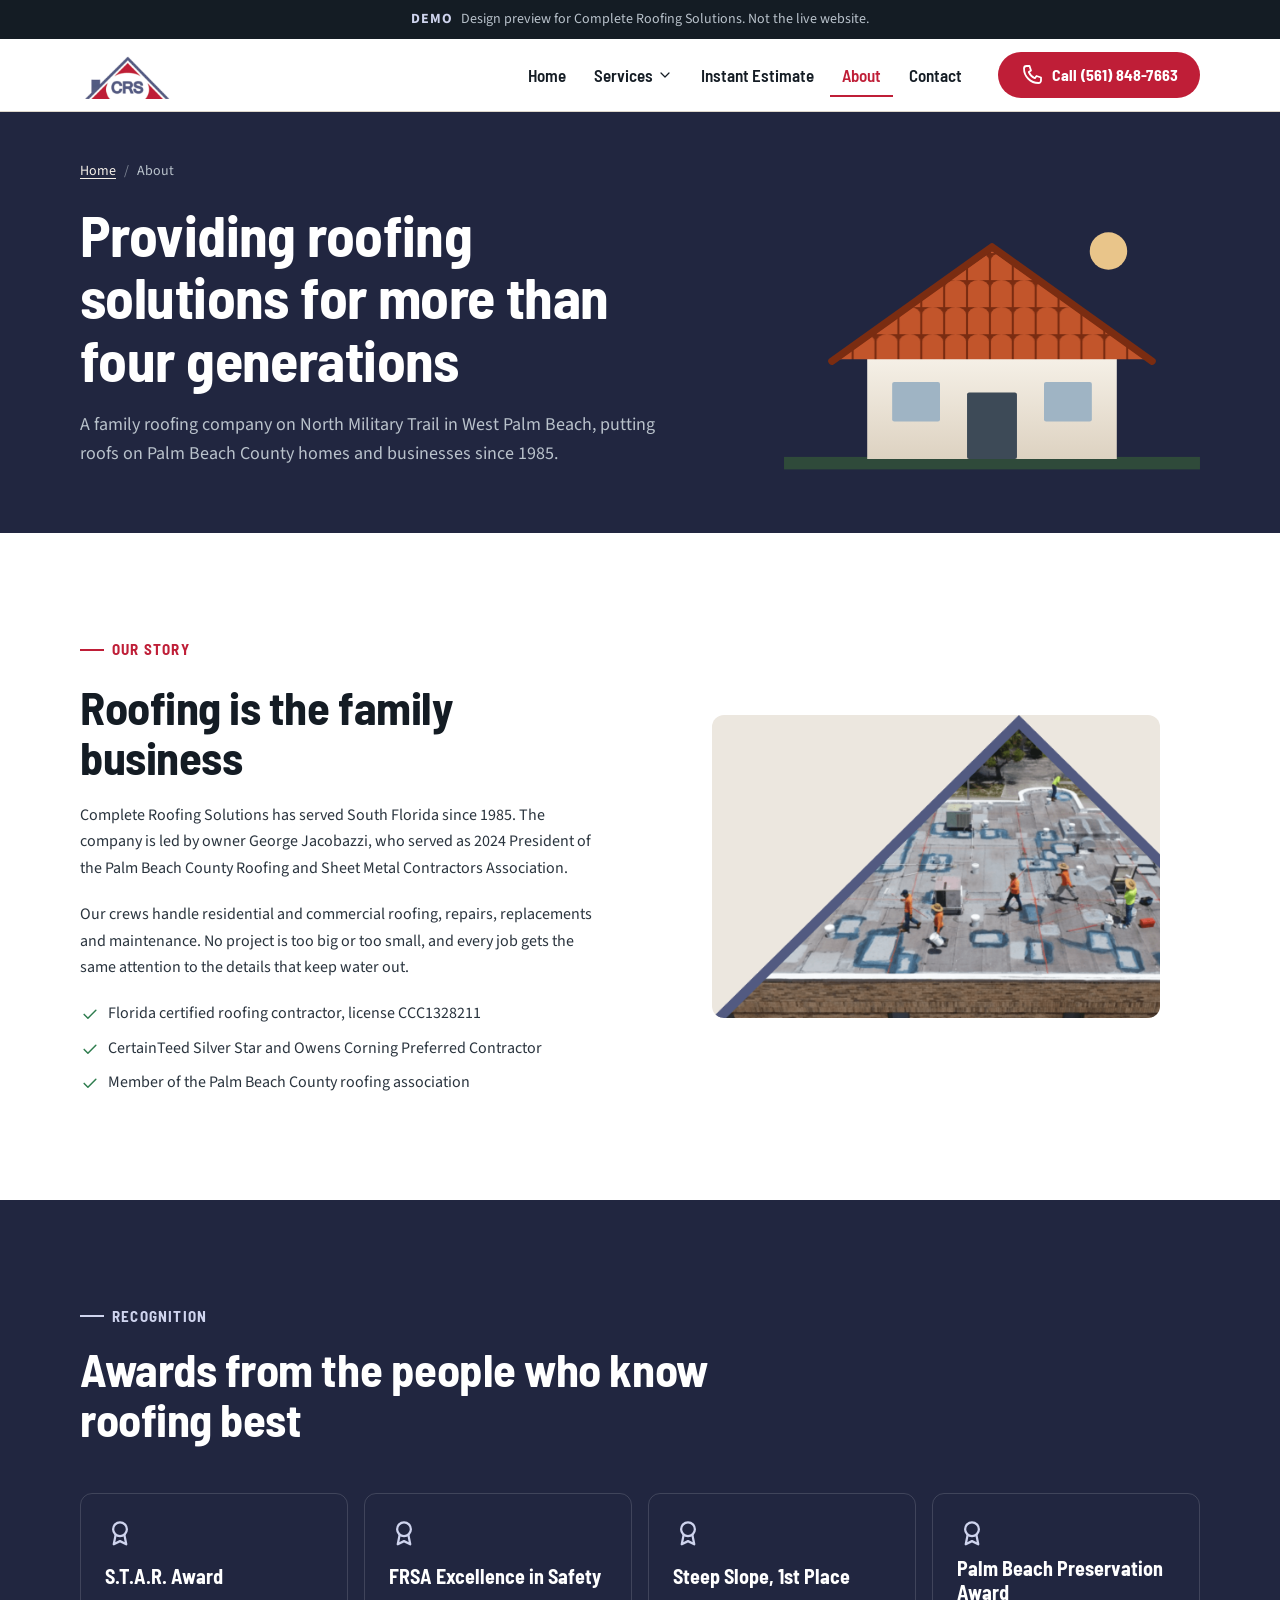
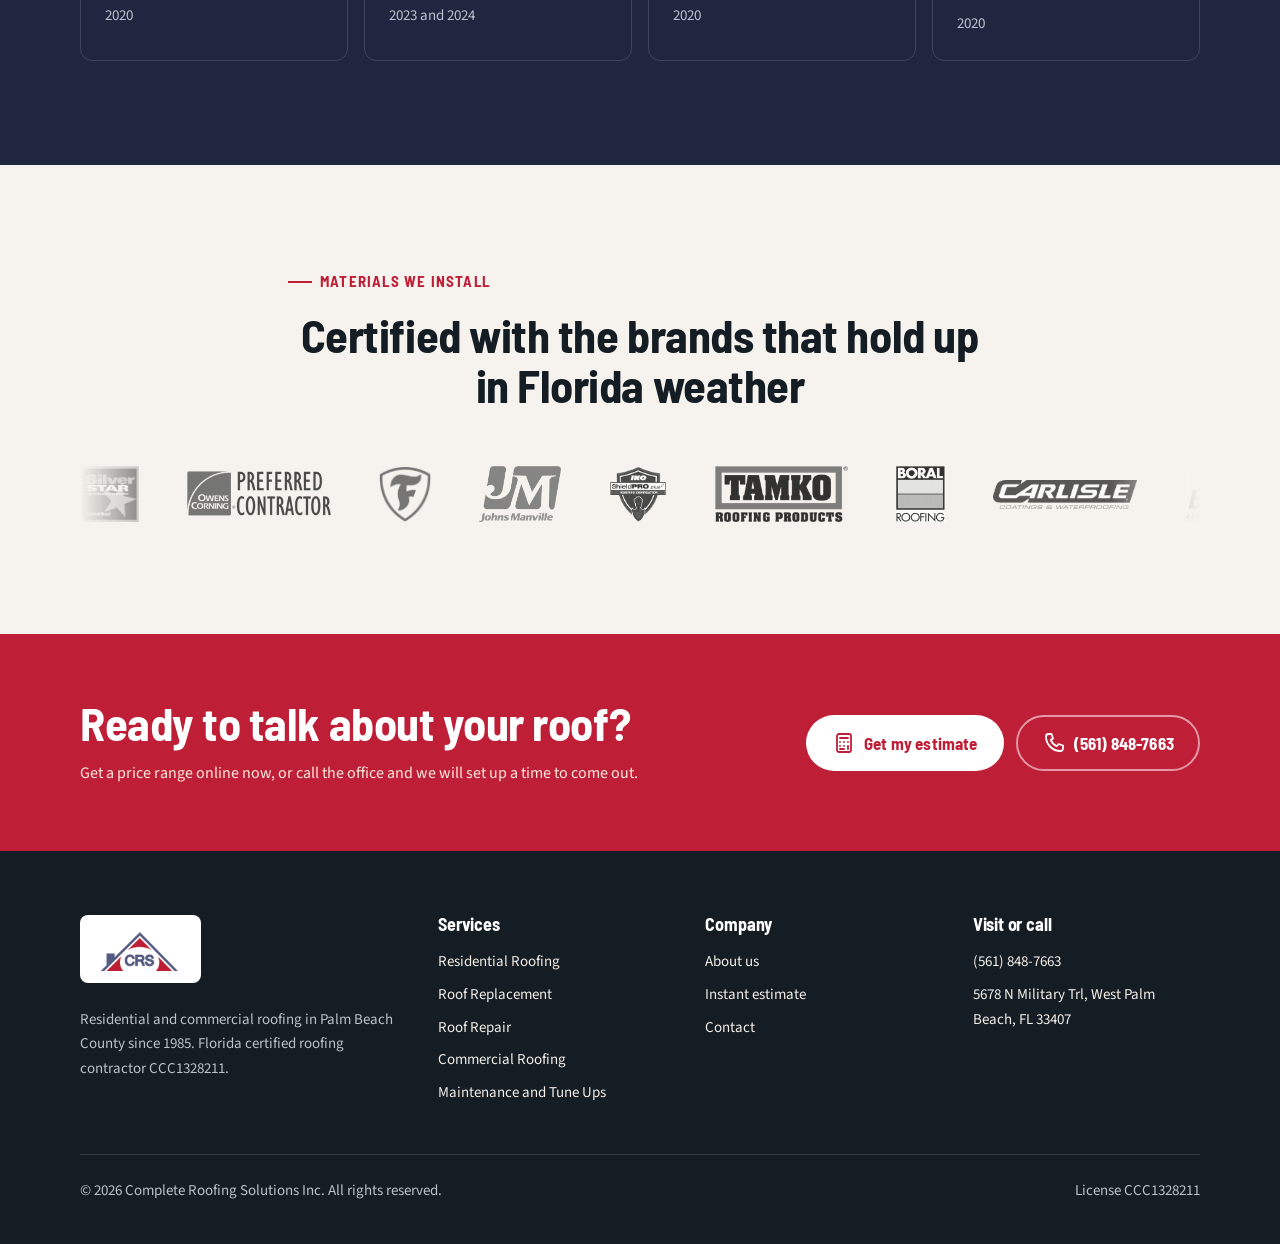
==== about.html @ c3e95e88 "Add Complete Roofing Solutions demo site with self-hosted assets Static demo site for Complete Roofi" ====
<!doctype html>
<html lang="en">
<head>
<meta charset="utf-8">
<meta name="viewport" content="width=device-width, initial-scale=1">
<title>About Us in West Palm Beach, FL | Complete Roofing Solutions</title>
<meta name="description" content="Meet Complete Roofing Solutions, a four generation family roofing company in West Palm Beach serving Palm Beach County since 1985. Led by George Jacobazzi.">
<meta name="robots" content="noindex,nofollow">
<meta name="theme-color" content="#1b2631">
<meta property="og:type" content="website">
<meta property="og:site_name" content="Complete Roofing Solutions">
<meta property="og:title" content="About Us in West Palm Beach, FL | Complete Roofing Solutions">
<meta property="og:description" content="Meet Complete Roofing Solutions, a four generation family roofing company in West Palm Beach serving Palm Beach County since 1985. Led by George Jacobazzi.">
<meta property="og:image" content="assets/img/logo.png">
<link rel="icon" href="assets/img/logo.png">
<link rel="preconnect" href="https://fonts.googleapis.com">
<link rel="preconnect" href="https://fonts.gstatic.com" crossorigin>
<link rel="stylesheet" href="https://fonts.googleapis.com/css2?family=Barlow+Semi+Condensed:wght@600;700&family=Source+Sans+3:wght@400;600;700&display=swap">
<link rel="stylesheet" href="assets/css/styles.css">

</head>
<body>
<a class="skip-link" href="#main">Skip to content</a>
<div class="demo-banner" role="note"><strong>DEMO</strong><span>Design preview for Complete Roofing Solutions. Not the live website.</span></div>
<header class="site-header"><div class="wrap">
  <a class="brand" href="index.html" aria-label="Complete Roofing Solutions home"><img src="assets/img/logo.png" width="180" height="48" alt="Complete Roofing Solutions logo"></a>
  <nav class="nav" aria-label="Main">
    <ul class="nav-links" id="main-menu"><li class="nav__item"><a href="index.html">Home</a></li><li class="nav__item nav__item--drop"><button class="nav__toggle" type="button" aria-expanded="false" aria-controls="services-menu">Services <svg class="ico" viewBox="0 0 24 24" aria-hidden="true" focusable="false"><path d="M6 9l6 6 6-6"/></svg></button><ul class="dropdown" id="services-menu"><li><a href="services/residential.html">Residential Roofing</a></li><li><a href="services/roof-replacement.html">Roof Replacement</a></li><li><a href="services/roof-repair.html">Roof Repair</a></li><li><a href="services/commercial.html">Commercial Roofing</a></li><li><a href="services/maintenance.html">Maintenance and Tune Ups</a></li></ul></li><li class="nav__item"><a href="quote.html">Instant Estimate</a></li><li class="nav__item"><a href="about.html" aria-current="page">About</a></li><li class="nav__item"><a href="contact.html">Contact</a></li></ul>
    <button class="menu-btn" type="button" aria-expanded="false" aria-controls="main-menu"><svg class="ico" viewBox="0 0 24 24" aria-hidden="true" focusable="false"><path d="M4 7h16M4 12h16M4 17h16"/></svg><span>Menu</span></button>
  </nav>
  <a class="btn btn--primary btn--sm header-cta" href="tel:+15618487663"><svg class="ico" viewBox="0 0 24 24" aria-hidden="true" focusable="false"><path d="M6.5 3h3l1.5 4.5-2.2 1.6a12 12 0 0 0 6.1 6.1l1.6-2.2L21 14.5v3a2.5 2.5 0 0 1-2.5 2.5C10.5 20 4 13.5 4 5.5A2.5 2.5 0 0 1 6.5 3z"/></svg><span><span class="btn__long">Call </span>(561) 848-7663</span></a>
</div></header>
<main id="main">
<section class="page-hero on-dark" aria-labelledby="ph-title"><div class="wrap">
  <div class="page-hero__copy">
    <ol class="crumbs"><li><a href="index.html">Home</a></li><li aria-current="page">About</li></ol>
    <h1 id="ph-title">Providing roofing solutions for more than four generations</h1>
    <p class="lede">A family roofing company on North Military Trail in West Palm Beach, putting roofs on Palm Beach County homes and businesses since 1985.</p>
  </div>
  <svg class="art ph-art page-hero__art" viewBox="0 0 400 260" aria-hidden="true" focusable="false">
<defs><pattern id="pb" width="22" height="26" patternUnits="userSpaceOnUse"><rect width="22" height="26" fill="#7a2c11"/><path d="M1 26V7a10 7 0 0 1 20 0v19z" fill="#c2552b"/></pattern>
<linearGradient id="pw" x1="0" y1="0" x2="0" y2="1"><stop offset="0" stop-color="#f6f1e8"/><stop offset="1" stop-color="#ddd2c1"/></linearGradient><clipPath id="pc"><path d="M50 154L200 50L350 154z"/></clipPath></defs>
<rect x="0" y="248" width="400" height="12" fill="#2f4a3a"/>
<g><path d="M80 150h240v100H80z" fill="url(#pw)"/><rect x="176" y="186" width="48" height="64" rx="2" fill="#3d4a57"/><g fill="#9fb4c4"><rect x="104" y="176" width="46" height="38" rx="2"/><rect x="250" y="176" width="46" height="38" rx="2"/></g>
<path d="M50 154L200 50L350 154z" fill="url(#pb)"/><path d="M46 156L200 46L354 156" fill="none" stroke="#7a2c11" stroke-width="7" stroke-linejoin="round" stroke-linecap="round"/>
<g clip-path="url(#pc)"><rect class="shine" x="0" y="40" width="70" height="130" fill="#ffffff" opacity=".22" transform="skewX(-20)"/></g></g><g class="float" fill="#e9c58a"><circle cx="312" cy="50" r="18"/></g>
</svg>
</div></section>
<section class="section" aria-labelledby="story-title"><div class="wrap split">
  <div class="split__copy">
    <span class="eyebrow">Our story</span>
    <h2 id="story-title">Roofing is the family business</h2>
    <p>Complete Roofing Solutions has served South Florida since 1985. The company is led by owner George Jacobazzi, who served as 2024 President of the Palm Beach County Roofing and Sheet Metal Contractors Association.</p>
    <p>Our crews handle residential and commercial roofing, repairs, replacements and maintenance. No project is too big or too small, and every job gets the same attention to the details that keep water out.</p>
    <ul class="checks"><li><svg class="ico" viewBox="0 0 24 24" aria-hidden="true" focusable="false"><path d="M5 12.5l4.5 4.5L19 7.5"/></svg><span>Florida certified roofing contractor, license CCC1328211</span></li><li><svg class="ico" viewBox="0 0 24 24" aria-hidden="true" focusable="false"><path d="M5 12.5l4.5 4.5L19 7.5"/></svg><span>CertainTeed Silver Star and Owens Corning Preferred Contractor</span></li><li><svg class="ico" viewBox="0 0 24 24" aria-hidden="true" focusable="false"><path d="M5 12.5l4.5 4.5L19 7.5"/></svg><span>Member of the Palm Beach County roofing association</span></li></ul>
  </div>
  <figure class="figure reveal"><img src="assets/img/workers.png" alt="Complete Roofing Solutions crew members working on a roof" loading="lazy" width="640" height="480"></figure>
</div></section>
<section class="section section--dark" aria-labelledby="awards-title"><div class="wrap">
  <div class="section-head"><span class="eyebrow">Recognition</span><h2 id="awards-title">Awards from the people who know roofing best</h2></div>
  <ul class="awards"><li class="award reveal"><svg class="ico" viewBox="0 0 24 24" aria-hidden="true" focusable="false"><circle cx="12" cy="9" r="5.5"/><path d="M8.5 13.5L7 21l5-2.5 5 2.5-1.5-7.5"/></svg><strong>S.T.A.R. Award</strong><span>2020</span></li><li class="award reveal"><svg class="ico" viewBox="0 0 24 24" aria-hidden="true" focusable="false"><circle cx="12" cy="9" r="5.5"/><path d="M8.5 13.5L7 21l5-2.5 5 2.5-1.5-7.5"/></svg><strong>FRSA Excellence in Safety</strong><span>2023 and 2024</span></li><li class="award reveal"><svg class="ico" viewBox="0 0 24 24" aria-hidden="true" focusable="false"><circle cx="12" cy="9" r="5.5"/><path d="M8.5 13.5L7 21l5-2.5 5 2.5-1.5-7.5"/></svg><strong>Steep Slope, 1st Place</strong><span>2020</span></li><li class="award reveal"><svg class="ico" viewBox="0 0 24 24" aria-hidden="true" focusable="false"><circle cx="12" cy="9" r="5.5"/><path d="M8.5 13.5L7 21l5-2.5 5 2.5-1.5-7.5"/></svg><strong>Palm Beach Preservation Award</strong><span>2020</span></li></ul>
</div></section>
<section class="section section--tint" aria-labelledby="brands-title"><div class="wrap">
  <div class="section-head section-head--center"><span class="eyebrow">Materials we install</span><h2 id="brands-title">Certified with the brands that hold up in Florida weather</h2></div>
  <div class="brands"><div class="brands__track"><img src="assets/img/certainteed.png" alt="CertainTeed Silver Star" loading="lazy" width="140" height="56"><img src="assets/img/owens-corning.png" alt="Owens Corning Preferred Contractor" loading="lazy" width="140" height="56"><img src="assets/img/firestone.png" alt="Firestone" loading="lazy" width="140" height="56"><img src="assets/img/johns-manville.png" alt="Johns Manville" loading="lazy" width="140" height="56"><img src="assets/img/iko.png" alt="IKO Shield Pro Plus" loading="lazy" width="140" height="56"><img src="assets/img/tamko.png" alt="Tamko" loading="lazy" width="140" height="56"><img src="assets/img/boral.png" alt="Boral Roofing" loading="lazy" width="140" height="56"><img src="assets/img/carlisle.png" alt="Carlisle Coatings and Waterproofing" loading="lazy" width="140" height="56"><img src="assets/img/eagle.png" alt="Eagle Roofing Products" loading="lazy" width="140" height="56"><img src="assets/img/crown.png" alt="Crown Roof Tiles" loading="lazy" width="140" height="56"><img src="assets/img/progressive.png" alt="Progressive Materials" loading="lazy" width="140" height="56"><img src="assets/img/soprema.png" alt="Soprema" loading="lazy" width="140" height="56"><img src="assets/img/tropical.png" alt="Tropical Roofing Products" loading="lazy" width="140" height="56"><img src="assets/img/certainteed.png" alt="" aria-hidden="true" loading="lazy" width="140" height="56"><img src="assets/img/owens-corning.png" alt="" aria-hidden="true" loading="lazy" width="140" height="56"><img src="assets/img/firestone.png" alt="" aria-hidden="true" loading="lazy" width="140" height="56"><img src="assets/img/johns-manville.png" alt="" aria-hidden="true" loading="lazy" width="140" height="56"><img src="assets/img/iko.png" alt="" aria-hidden="true" loading="lazy" width="140" height="56"><img src="assets/img/tamko.png" alt="" aria-hidden="true" loading="lazy" width="140" height="56"><img src="assets/img/boral.png" alt="" aria-hidden="true" loading="lazy" width="140" height="56"><img src="assets/img/carlisle.png" alt="" aria-hidden="true" loading="lazy" width="140" height="56"><img src="assets/img/eagle.png" alt="" aria-hidden="true" loading="lazy" width="140" height="56"><img src="assets/img/crown.png" alt="" aria-hidden="true" loading="lazy" width="140" height="56"><img src="assets/img/progressive.png" alt="" aria-hidden="true" loading="lazy" width="140" height="56"><img src="assets/img/soprema.png" alt="" aria-hidden="true" loading="lazy" width="140" height="56"><img src="assets/img/tropical.png" alt="" aria-hidden="true" loading="lazy" width="140" height="56"></div></div>
</div></section>
<section class="cta-band"><div class="wrap">
  <div><h2>Ready to talk about your roof?</h2><p>Get a price range online now, or call the office and we will set up a time to come out.</p></div>
  <div class="btn-row"><a class="btn btn--light" href="quote.html"><svg class="ico" viewBox="0 0 24 24" aria-hidden="true" focusable="false"><rect x="5" y="3" width="14" height="18" rx="2"/><path d="M8 7h8M8 11h.01M12 11h.01M16 11h.01M8 15h.01M12 15h.01M16 15v3M8 18h4"/></svg>Get my estimate</a><a class="btn btn--ghost-inverse" href="tel:+15618487663"><svg class="ico" viewBox="0 0 24 24" aria-hidden="true" focusable="false"><path d="M6.5 3h3l1.5 4.5-2.2 1.6a12 12 0 0 0 6.1 6.1l1.6-2.2L21 14.5v3a2.5 2.5 0 0 1-2.5 2.5C10.5 20 4 13.5 4 5.5A2.5 2.5 0 0 1 6.5 3z"/></svg>(561) 848-7663</a></div>
</div></section>
</main>
<footer class="site-footer"><div class="wrap">
  <div class="footer-grid">
    <div>
      <a class="footer-logo" href="index.html"><img src="assets/img/logo.png" width="160" height="44" alt="Complete Roofing Solutions logo"></a>
      <p>Residential and commercial roofing in Palm Beach County since 1985. Florida certified roofing contractor CCC1328211.</p>
    </div>
    <div><h2>Services</h2><ul><li><a href="services/residential.html">Residential Roofing</a></li><li><a href="services/roof-replacement.html">Roof Replacement</a></li><li><a href="services/roof-repair.html">Roof Repair</a></li><li><a href="services/commercial.html">Commercial Roofing</a></li><li><a href="services/maintenance.html">Maintenance and Tune Ups</a></li></ul></div>
    <div><h2>Company</h2><ul><li><a href="about.html">About us</a></li><li><a href="quote.html">Instant estimate</a></li><li><a href="contact.html">Contact</a></li></ul></div>
    <div><h2>Visit or call</h2><ul><li><a href="tel:+15618487663">(561) 848-7663</a></li><li><a href="https://maps.google.com/?q=5678+N+Military+Trl+West+Palm+Beach+FL+33407">5678 N Military Trl, West Palm Beach, FL 33407</a></li></ul></div>
  </div>
  <div class="footer-base"><span>&copy; <span data-year>2026</span> Complete Roofing Solutions Inc. All rights reserved.</span><span>License CCC1328211</span></div>
</div></footer>
<div class="action-bar"><a class="btn btn--ghost-inverse" href="tel:+15618487663"><svg class="ico" viewBox="0 0 24 24" aria-hidden="true" focusable="false"><path d="M6.5 3h3l1.5 4.5-2.2 1.6a12 12 0 0 0 6.1 6.1l1.6-2.2L21 14.5v3a2.5 2.5 0 0 1-2.5 2.5C10.5 20 4 13.5 4 5.5A2.5 2.5 0 0 1 6.5 3z"/></svg>Call</a><a class="btn btn--primary" href="quote.html"><svg class="ico" viewBox="0 0 24 24" aria-hidden="true" focusable="false"><rect x="5" y="3" width="14" height="18" rx="2"/><path d="M8 7h8M8 11h.01M12 11h.01M16 11h.01M8 15h.01M12 15h.01M16 15v3M8 18h4"/></svg>Estimate</a></div>
<script src="assets/js/main.js" defer></script>
</body>
</html>
---- assets/css/styles.css ----
/* Complete Roofing Solutions - site styles. All tokens on :root. */
:root {
  /* Brand: sampled from the logo (red #bf1e37, blue #535b82) */
  --slate: #212640;
  --slate-2: #263544;
  --tile: #bf1e37;
  --tile-2: #d63a52;
  --sand: #cfd4ee;

  --ink: #141c24;
  --text: #2a343e;
  --muted: #5b6672;
  --paper: #ffffff;
  --paper-2: #f6f3ee;
  --paper-3: #ece7df;
  --line: #ddd6cb;
  --line-dark: rgba(255, 255, 255, 0.14);
  --on-dark: #f4efe8;
  --on-dark-muted: #b9c2cb;
  --ok: #2f7d4f;

  --font-head: "Barlow Semi Condensed", "Arial Narrow", sans-serif;
  --font-body: "Source Sans 3", system-ui, -apple-system, "Segoe UI", sans-serif;

  --fs-xl: clamp(2.4rem, 5.2vw + 0.6rem, 4.4rem);
  --fs-lg: clamp(1.9rem, 2.8vw + 0.7rem, 2.9rem);
  --fs-md: clamp(1.25rem, 1vw + 0.9rem, 1.5rem);
  --fs-body: 1rem;
  --fs-lede: 1.125rem;
  --fs-sm: 0.875rem;

  --radius: 0.75rem;
  --radius-sm: 0.5rem;
  --shadow: 0 1px 2px rgba(20, 28, 36, 0.06), 0 10px 30px rgba(20, 28, 36, 0.08);
  --shadow-lg: 0 20px 60px rgba(20, 28, 36, 0.18);
  --container: 74rem;
  --section: 4.5rem;
  --ease: cubic-bezier(0.22, 0.8, 0.24, 1);
}
@media (min-width: 768px) { :root { --section: 6.5rem; } }

/* ---------- Base ---------- */
*, *::before, *::after { box-sizing: border-box; }
html { -webkit-text-size-adjust: 100%; scroll-behavior: smooth; }
body { margin: 0; font-family: var(--font-body); font-size: var(--fs-body); line-height: 1.65; color: var(--text); background: var(--paper); overflow-x: hidden; }
img, svg, video { display: block; max-width: 100%; }
img { height: auto; }
a { color: var(--tile); text-underline-offset: 0.2em; }
a:hover { color: var(--tile-2); }
h1, h2, h3, h4 { font-family: var(--font-head); color: var(--ink); line-height: 1.08; letter-spacing: -0.01em; margin: 0; font-weight: 700; }
h1 { font-size: var(--fs-xl); }
h2 { font-size: var(--fs-lg); }
h3 { font-size: var(--fs-md); }
p { margin: 0; }
ul, ol { margin: 0; padding: 0; }
:focus-visible { outline: 3px solid var(--sand); outline-offset: 3px; border-radius: 4px; }
.on-dark :focus-visible { outline-color: var(--sand); }
.skip-link { position: absolute; left: 1rem; top: -4rem; z-index: 100; background: var(--ink); color: #fff; padding: 0.75rem 1rem; border-radius: var(--radius-sm); }
.skip-link:focus { top: 1rem; color: #fff; }
[hidden] { display: none !important; }
.calc__group { display: grid; gap: 1.5rem; }
.visually-hidden { position: absolute !important; width: 1px; height: 1px; overflow: hidden; clip: rect(0 0 0 0); white-space: nowrap; }

.wrap { width: 100%; max-width: var(--container); margin: 0 auto; padding: 0 1.25rem; }
@media (min-width: 768px) { .wrap { padding: 0 2rem; } }
.section { padding: var(--section) 0; }
.section--tint { background: var(--paper-2); }
.section--dark { background: var(--slate); color: var(--on-dark); }
.on-dark h1, .on-dark h2, .on-dark h3, .on-dark h4, .section--dark h2, .section--dark h3 { color: #fff; }
.section-head { max-width: 44rem; margin-bottom: 3rem; display: grid; gap: 1rem; }
.section-head--center { margin-left: auto; margin-right: auto; text-align: center; }
.eyebrow { font-family: var(--font-head); font-weight: 700; font-size: 0.9375rem; letter-spacing: 0.08em; text-transform: uppercase; color: var(--tile); display: inline-flex; align-items: center; gap: 0.5rem; }
.eyebrow::before { content: ""; width: 1.5rem; height: 2px; background: currentColor; }
.section--dark .eyebrow, .on-dark .eyebrow { color: var(--sand); }
.lede { font-size: var(--fs-lede); max-width: 40rem; color: var(--muted); }
.on-dark .lede, .section--dark .lede { color: var(--on-dark-muted); }

/* ---------- Icons ---------- */
.ico { width: 24px; height: 24px; flex: none; fill: none; stroke: currentColor; stroke-width: 1.8; stroke-linecap: round; stroke-linejoin: round; }

/* ---------- Buttons ---------- */
.btn { display: inline-flex; align-items: center; justify-content: center; gap: 0.5rem; min-height: 48px; padding: 0.75rem 1.5rem; border-radius: 999px; font-family: var(--font-head); font-weight: 700; font-size: 1.0625rem; letter-spacing: 0.01em; text-decoration: none; border: 2px solid transparent; cursor: pointer; transition: background 0.2s, color 0.2s, border-color 0.2s, transform 0.2s var(--ease); }
.btn:hover { transform: translateY(-1px); }
.btn--primary { background: var(--tile); color: #fff; }
.btn--primary:hover { background: #9c3c18; color: #fff; }
.btn--ghost { border-color: var(--ink); color: var(--ink); background: transparent; }
.btn--ghost:hover { background: var(--ink); color: #fff; }
.btn--ghost-inverse { border-color: rgba(255, 255, 255, 0.55); color: #fff; background: transparent; }
.btn--ghost-inverse:hover { background: #fff; color: var(--ink); border-color: #fff; }
.btn--sm { min-height: 44px; padding: 0.5rem 1.25rem; font-size: 1rem; }
.btn-row { display: flex; flex-wrap: wrap; gap: 0.75rem; }

/* ---------- Demo note ---------- */
.demo-banner { background: var(--ink); color: var(--on-dark-muted); font-size: var(--fs-sm); text-align: center; padding: 0.5rem 1rem; display: flex; gap: 0.5rem; justify-content: center; flex-wrap: wrap; }
.demo-banner strong { color: var(--sand); letter-spacing: 0.08em; }

/* ---------- Header ---------- */
.site-header { position: sticky; top: 0; z-index: 50; background: rgba(255, 255, 255, 0.97); border-bottom: 1px solid var(--line); backdrop-filter: saturate(1.2); }
.site-header .wrap { display: flex; align-items: center; gap: 1.5rem; min-height: 4.5rem; }
.brand { display: flex; align-items: center; flex: none; }
.brand img { height: 3rem; width: auto; }
.nav { margin-left: auto; display: flex; align-items: center; }
.nav-links { list-style: none; display: flex; align-items: center; gap: 0.25rem; }
.nav-links a, .nav__toggle { display: inline-flex; align-items: center; gap: 0.25rem; min-height: 44px; padding: 0.5rem 0.75rem; font-family: var(--font-head); font-weight: 600; font-size: 1.0625rem; color: var(--ink); text-decoration: none; border-radius: var(--radius-sm); background: none; border: 0; cursor: pointer; }
.nav-links a:hover, .nav__toggle:hover { color: var(--tile); }
.nav-links a[aria-current="page"] { color: var(--tile); box-shadow: inset 0 -2px 0 var(--tile); border-radius: 0; }
.nav__toggle svg { width: 16px; height: 16px; transition: transform 0.2s; }
.nav__item--drop { position: relative; }
.dropdown { list-style: none; position: absolute; top: 100%; left: 0; min-width: 15rem; background: #fff; border: 1px solid var(--line); border-radius: var(--radius); box-shadow: var(--shadow-lg); padding: 0.5rem; display: none; }
.nav__item--drop.is-open .dropdown { display: grid; }
.nav__item--drop.is-open .nav__toggle svg { transform: rotate(180deg); }
.dropdown a { width: 100%; }
.header-cta { flex: none; }
.menu-btn { display: none; align-items: center; gap: 0.5rem; min-height: 44px; padding: 0.5rem 0.75rem; border: 1px solid var(--line); border-radius: var(--radius-sm); background: #fff; font: 600 1rem var(--font-head); color: var(--ink); cursor: pointer; }
@media (min-width: 1081px) {
  .nav__item--drop:hover .dropdown, .nav__item--drop:focus-within .dropdown { display: grid; }
}
@media (max-width: 1080px) {
  .menu-btn { display: inline-flex; }
  .header-cta .btn__long { display: none; }
  .nav { margin-left: auto; }
  .nav-links { position: absolute; left: 0; right: 0; top: 100%; flex-direction: column; align-items: stretch; background: #fff; border-bottom: 1px solid var(--line); padding: 0.75rem 1.25rem 1.25rem; display: none; box-shadow: var(--shadow); max-height: calc(100vh - 5rem); overflow-y: auto; }
  .nav-links.is-open { display: flex; }
  .nav-links a[aria-current="page"] { box-shadow: inset 3px 0 0 var(--tile); padding-left: 1rem; }
  .dropdown { position: static; box-shadow: none; border: 0; padding: 0 0 0 1rem; min-width: 0; }
  .nav__toggle { width: 100%; justify-content: space-between; }
}
@media (max-width: 520px) { .header-cta { display: none; } .brand img { height: 2.5rem; } }

/* ---------- Hero ---------- */
.hero { position: relative; background: var(--slate); color: var(--on-dark); overflow: hidden; isolation: isolate; }
.hero__video { position: absolute; inset: 0; width: 100%; height: 100%; object-fit: cover; z-index: -2; opacity: 0.35; }
.hero::after { content: ""; position: absolute; inset: 0; z-index: -1; background: linear-gradient(100deg, rgba(27, 38, 49, 0.97) 30%, rgba(27, 38, 49, 0.72) 70%, rgba(27, 38, 49, 0.55)); }
.hero .wrap { display: grid; gap: 2.5rem; padding-top: 4rem; padding-bottom: 4.5rem; align-items: center; }
@media (min-width: 960px) { .hero .wrap { grid-template-columns: 1.05fr 1fr; padding-top: 5rem; padding-bottom: 6.5rem; } }
.hero__copy { display: grid; gap: 1.5rem; }
.hero h1 { color: #fff; }
.hero h1 em { font-style: normal; color: var(--sand); }
.hero__meta { list-style: none; display: flex; flex-wrap: wrap; gap: 0.75rem 1.5rem; color: var(--on-dark-muted); font-size: 0.9375rem; }
.hero__meta li { display: inline-flex; align-items: center; gap: 0.5rem; }
.hero__meta .ico { width: 20px; height: 20px; color: var(--sand); }

.page-hero { background: var(--slate); color: var(--on-dark); position: relative; overflow: hidden; }
.page-hero .wrap { padding-top: 3rem; padding-bottom: 4rem; display: grid; gap: 1.25rem; position: relative; z-index: 1; }
@media (min-width: 960px) { .page-hero .wrap { grid-template-columns: 1.3fr 1fr; align-items: end; gap: 2.5rem; } }
.page-hero__copy { display: grid; gap: 1.25rem; }
.page-hero h1 { color: #fff; font-size: clamp(2.2rem, 4vw + 0.6rem, 3.6rem); }
.page-hero__art { width: 100%; max-width: 26rem; justify-self: end; }
.crumbs { list-style: none; display: flex; flex-wrap: wrap; gap: 0.5rem; font-size: var(--fs-sm); color: var(--on-dark-muted); }
.crumbs li + li::before { content: "/"; margin-right: 0.5rem; opacity: 0.6; }
.crumbs a { color: var(--on-dark); }
.starting { display: inline-flex; align-items: center; gap: 0.5rem; font-family: var(--font-head); font-weight: 600; color: var(--sand); }

/* ---------- Trust bar ---------- */
.trust { background: var(--paper-2); border-bottom: 1px solid var(--line); }
.trust__list { list-style: none; display: grid; gap: 1.25rem; padding: 2rem 0; }
@media (min-width: 640px) { .trust__list { grid-template-columns: repeat(2, 1fr); } }
@media (min-width: 1000px) { .trust__list { grid-template-columns: repeat(4, 1fr); } }
.trust__item { display: flex; gap: 0.75rem; align-items: flex-start; }
.trust__item .ico { color: var(--tile); margin-top: 0.25rem; }
.trust__item strong { display: block; font-family: var(--font-head); font-size: 1.125rem; color: var(--ink); line-height: 1.2; }
.trust__item span { font-size: 0.9375rem; color: var(--muted); }

/* ---------- Cards ---------- */
.grid { display: grid; gap: 1.5rem; }
@media (min-width: 640px) { .grid--2, .grid--3 { grid-template-columns: repeat(2, 1fr); } }
@media (min-width: 1000px) { .grid--3 { grid-template-columns: repeat(3, 1fr); } }
.grid--5 { grid-template-columns: 1fr; }
@media (min-width: 640px) { .grid--5 { grid-template-columns: repeat(2, 1fr); } }
@media (min-width: 1000px) { .grid--5 { grid-template-columns: repeat(6, 1fr); } .grid--5 > * { grid-column: span 2; } .grid--5 > :nth-child(4) { grid-column: 2 / span 2; } }
.card { background: #fff; border: 1px solid var(--line); border-radius: var(--radius); padding: 2rem; display: flex; flex-direction: column; gap: 1rem; box-shadow: var(--shadow); transition: transform 0.25s var(--ease), box-shadow 0.25s; }
.card:hover { transform: translateY(-3px); box-shadow: var(--shadow-lg); }
.card__icon { width: 3.5rem; height: 3.5rem; border-radius: var(--radius-sm); background: var(--paper-2); color: var(--tile); display: grid; place-items: center; }
.card__icon .ico { width: 30px; height: 30px; }
.card p { color: var(--muted); }
.card__foot { margin-top: auto; padding-top: 0.5rem; }
.link-arrow { display: inline-flex; align-items: center; gap: 0.5rem; font-family: var(--font-head); font-weight: 700; text-decoration: none; min-height: 44px; }
.link-arrow .ico { width: 20px; height: 20px; transition: transform 0.2s var(--ease); }
.link-arrow:hover .ico { transform: translateX(4px); }
.checks { list-style: none; display: grid; gap: 0.5rem; }
.checks li { display: flex; gap: 0.5rem; align-items: flex-start; }
.checks .ico { width: 20px; height: 20px; color: var(--ok); margin-top: 0.25rem; }
.section--dark .checks .ico, .on-dark .checks .ico { color: var(--sand); }

/* ---------- Split layouts ---------- */
.split { display: grid; gap: 2.5rem; align-items: center; }
@media (min-width: 960px) { .split { grid-template-columns: 1fr 1fr; gap: 4rem; } .split--wide-left { grid-template-columns: 1.15fr 0.85fr; } }
.split__copy { display: grid; gap: 1.25rem; }
.figure { border-radius: var(--radius); overflow: hidden; background: var(--paper-3); }
.figure img { width: 100%; }

/* ---------- Steps ---------- */
.steps { list-style: none; display: grid; gap: 1.5rem; counter-reset: step; }
@media (min-width: 800px) { .steps { grid-template-columns: repeat(4, 1fr); } }
.step { counter-increment: step; display: grid; gap: 0.75rem; padding-top: 1.5rem; border-top: 3px solid var(--tile); }
.step::before { content: counter(step, decimal-leading-zero); font-family: var(--font-head); font-weight: 700; font-size: 2rem; color: var(--tile); line-height: 1; }
.section--dark .step { border-color: var(--sand); }
.section--dark .step::before { color: var(--sand); }
.step p { color: var(--muted); }
.section--dark .step p { color: var(--on-dark-muted); }

/* ---------- Layers graphic ---------- */
.layers-wrap { display: grid; gap: 2.5rem; align-items: center; }
@media (min-width: 960px) { .layers-wrap { grid-template-columns: 1fr 1fr; gap: 4rem; } }
.layers-svg { width: 100%; max-width: 34rem; margin: 0 auto; }
.layer-list { list-style: none; display: grid; gap: 1rem; }
.layer-list li { display: grid; grid-template-columns: 2.5rem 1fr; gap: 1rem; align-items: start; }
.layer-list .swatch { width: 2.5rem; height: 2.5rem; border-radius: var(--radius-sm); }
.layer-list strong { display: block; font-family: var(--font-head); font-size: 1.125rem; color: var(--ink); }
.layer-list span { color: var(--muted); font-size: 0.9375rem; }
.sw-1 { background: var(--tile); } .sw-2 { background: #7d8790; } .sw-3 { background: #3d4a57; } .sw-4 { background: #c9a173; }

/* ---------- Awards ---------- */
.awards { list-style: none; display: grid; gap: 1rem; }
@media (min-width: 640px) { .awards { grid-template-columns: repeat(2, 1fr); } }
@media (min-width: 1000px) { .awards { grid-template-columns: repeat(4, 1fr); } }
.award { border: 1px solid var(--line-dark); border-radius: var(--radius); padding: 1.5rem; display: grid; gap: 0.5rem; }
.award .ico { color: var(--sand); width: 30px; height: 30px; }
.award strong { font-family: var(--font-head); font-size: 1.25rem; color: #fff; line-height: 1.2; }
.award span { color: var(--on-dark-muted); font-size: 0.9375rem; }

/* ---------- Manufacturer strip ---------- */
.brands { overflow: hidden; mask-image: linear-gradient(90deg, transparent, #000 8%, #000 92%, transparent); -webkit-mask-image: linear-gradient(90deg, transparent, #000 8%, #000 92%, transparent); }
.brands__track { display: flex; gap: 3rem; width: max-content; align-items: center; animation: marquee 38s linear infinite; padding: 0.5rem 0; }
.brands:hover .brands__track { animation-play-state: paused; }
.brands img { height: 3.5rem; width: auto; max-width: 9rem; object-fit: contain; filter: grayscale(1); opacity: 0.8; transition: filter 0.2s, opacity 0.2s; }
.brands img:hover { filter: none; opacity: 1; }
@keyframes marquee { to { transform: translateX(-50%); } }

/* ---------- Storm band ---------- */
.storm { position: relative; background: var(--slate-2); color: var(--on-dark); overflow: hidden; isolation: isolate; }
.storm__art { position: absolute; inset: 0; width: 100%; height: 100%; z-index: -1; }
.storm .wrap { padding-top: 4.5rem; padding-bottom: 4.5rem; display: grid; gap: 1.5rem; max-width: var(--container); }
.storm__copy { max-width: 36rem; display: grid; gap: 1.25rem; }
.storm h2 { color: #fff; }

/* ---------- Area ---------- */
.area-list { list-style: none; display: flex; flex-wrap: wrap; gap: 0.5rem; }
.area-list li { padding: 0.5rem 1rem; border: 1px solid var(--line); border-radius: 999px; background: #fff; font-weight: 600; color: var(--ink); font-size: 0.9375rem; }

/* ---------- CTA band ---------- */
.cta-band { background: var(--tile); color: #fff; }
.cta-band .wrap { display: grid; gap: 1.5rem; padding-top: 4rem; padding-bottom: 4rem; align-items: center; }
@media (min-width: 900px) { .cta-band .wrap { grid-template-columns: 1.4fr auto; } }
.cta-band h2 { color: #fff; }
.cta-band p { color: #ffe9dd; margin-top: 0.75rem; max-width: 38rem; }
.cta-band .btn--light { background: #fff; color: var(--tile); }
.cta-band .btn--light:hover { background: var(--ink); color: #fff; }

/* ---------- FAQ ---------- */
.faq { display: grid; gap: 0.75rem; max-width: 52rem; }
.faq details { background: #fff; border: 1px solid var(--line); border-radius: var(--radius); }
.faq summary { list-style: none; cursor: pointer; padding: 1.25rem 1.5rem; font-family: var(--font-head); font-weight: 700; font-size: 1.1875rem; color: var(--ink); display: flex; justify-content: space-between; gap: 1rem; align-items: center; min-height: 44px; }
.faq summary::-webkit-details-marker { display: none; }
.faq summary::after { content: "+"; font-size: 1.5rem; color: var(--tile); transition: transform 0.2s; }
.faq details[open] summary::after { transform: rotate(45deg); }
.faq details p { padding: 0 1.5rem 1.25rem; color: var(--muted); }

/* ---------- Options (service pages) ---------- */
.option { background: #fff; border: 1px solid var(--line); border-radius: var(--radius); padding: 2rem; display: flex; flex-direction: column; gap: 1rem; }
.option__tag { align-self: flex-start; font-family: var(--font-head); font-weight: 700; font-size: 0.8125rem; letter-spacing: 0.08em; text-transform: uppercase; color: var(--tile); background: #fbeee7; padding: 0.25rem 0.75rem; border-radius: 999px; }
.option p { color: var(--muted); }
.option .btn { margin-top: auto; align-self: flex-start; }

/* ---------- Forms ---------- */
.form { display: grid; gap: 1.25rem; }
.form__row { display: grid; gap: 1.25rem; }
@media (min-width: 640px) { .form__row--2 { grid-template-columns: 1fr 1fr; } }
.field { display: grid; gap: 0.5rem; }
.field > span, .field legend { font-family: var(--font-head); font-weight: 600; color: var(--ink); font-size: 1rem; }
.field input, .field select, .field textarea { width: 100%; min-height: 48px; padding: 0.75rem 1rem; border: 1.5px solid var(--line); border-radius: var(--radius-sm); font: inherit; color: var(--ink); background: #fff; }
.field textarea { min-height: 8rem; resize: vertical; }
.field input:focus, .field select:focus, .field textarea:focus { border-color: var(--tile); outline: none; box-shadow: 0 0 0 3px rgba(180, 71, 31, 0.18); }
.field small { color: var(--muted); font-size: var(--fs-sm); }
.form__note { font-size: var(--fs-sm); color: var(--muted); }
.form__status { padding: 1rem 1.25rem; border-radius: var(--radius-sm); background: #e8f3ec; color: #1f5a37; font-weight: 600; }
.form__status[hidden] { display: none; }
.panel { background: #fff; border: 1px solid var(--line); border-radius: var(--radius); padding: 2rem; box-shadow: var(--shadow); }
.contact-grid { display: grid; gap: 2.5rem; }
@media (min-width: 960px) { .contact-grid { grid-template-columns: 1.3fr 0.7fr; align-items: start; } }
.contact-list { list-style: none; display: grid; gap: 1.25rem; }
.contact-list li { display: flex; gap: 0.75rem; }
.contact-list .ico { color: var(--tile); margin-top: 0.25rem; }
.contact-list strong { display: block; font-family: var(--font-head); color: var(--ink); font-size: 1.0625rem; }

/* ---------- Quote calculator ---------- */
.calc { display: grid; gap: 2rem; align-items: start; }
@media (min-width: 1000px) { .calc { grid-template-columns: 1.1fr 0.9fr; gap: 2.5rem; } }
.calc__main { display: grid; gap: 1.5rem; }
.calc__progress { list-style: none; display: grid; grid-template-columns: repeat(4, 1fr); gap: 0.5rem; }
.calc__progress li { display: grid; gap: 0.5rem; font-family: var(--font-head); font-weight: 600; font-size: 0.875rem; color: var(--muted); }
.calc__progress li::before { content: ""; height: 4px; border-radius: 4px; background: var(--line); transition: background 0.3s; }
.calc__progress li.is-done::before, .calc__progress li.is-current::before { background: var(--tile); }
.calc__progress li.is-current { color: var(--ink); }
.calc__step { display: grid; gap: 1.5rem; }
.calc__step[hidden] { display: none; }
.calc__step h2 { font-size: var(--fs-md); }
.choice-grid { display: grid; gap: 0.75rem; grid-template-columns: repeat(auto-fill, minmax(10rem, 1fr)); border: 0; padding: 0; margin: 0; }
.choice-grid legend { margin-bottom: 0.75rem; padding: 0; }
.choice { position: relative; }
.choice input { position: absolute; opacity: 0; inset: 0; width: 100%; height: 100%; margin: 0; cursor: pointer; }
.choice__box { display: grid; gap: 0.25rem; padding: 1rem; min-height: 100%; border: 1.5px solid var(--line); border-radius: var(--radius-sm); background: #fff; transition: border-color 0.2s, box-shadow 0.2s, background 0.2s; }
.choice__box strong { font-family: var(--font-head); color: var(--ink); font-size: 1.0625rem; line-height: 1.2; }
.choice__box span { font-size: var(--fs-sm); color: var(--muted); }
.choice__box .ico { color: var(--tile); }
.choice input:checked + .choice__box { border-color: var(--tile); background: #fdf5f0; box-shadow: 0 0 0 3px rgba(180, 71, 31, 0.15); }
.choice input:focus-visible + .choice__box { outline: 3px solid var(--sand); outline-offset: 2px; }
.range { display: grid; gap: 0.5rem; }
.range__top { display: flex; justify-content: space-between; align-items: baseline; gap: 1rem; }
.range output { font-family: var(--font-head); font-weight: 700; color: var(--tile); font-size: 1.25rem; }
.range input[type="range"] { width: 100%; accent-color: var(--tile); min-height: 44px; }
.toggle-row { display: flex; flex-wrap: wrap; gap: 0.5rem; }
.counter { display: flex; align-items: center; justify-content: space-between; gap: 1rem; padding: 0.75rem 1rem; border: 1.5px solid var(--line); border-radius: var(--radius-sm); background: #fff; }
.counter__label { font-family: var(--font-head); font-weight: 600; color: var(--ink); }
.counter__label small { display: block; font-family: var(--font-body); font-weight: 400; color: var(--muted); }
.counter__ctrl { display: flex; align-items: center; gap: 0.5rem; }
.counter__ctrl button { width: 44px; height: 44px; border-radius: 50%; border: 1.5px solid var(--line); background: #fff; font-size: 1.25rem; cursor: pointer; color: var(--ink); }
.counter__ctrl button:hover { border-color: var(--tile); color: var(--tile); }
.counter__ctrl input { width: 3.5rem; min-height: 44px; text-align: center; border: 0; font: 700 1.125rem var(--font-head); color: var(--ink); background: transparent; }
.calc__nav { display: flex; justify-content: space-between; gap: 0.75rem; flex-wrap: wrap; }
.calc__aside { position: sticky; top: 6rem; display: grid; gap: 1rem; }
.estimate { background: var(--slate); color: var(--on-dark); border-radius: var(--radius); overflow: hidden; box-shadow: var(--shadow-lg); }
.estimate__art { background: linear-gradient(180deg, #2c3d4e, #1b2631); padding: 1.25rem 1.25rem 0; }
.estimate__art svg { width: 100%; height: auto; }
.estimate__body { padding: 1.5rem; display: grid; gap: 1rem; }
.estimate__label { font-family: var(--font-head); font-weight: 600; color: var(--on-dark-muted); font-size: 0.9375rem; letter-spacing: 0.06em; text-transform: uppercase; }
.estimate__price { font-family: var(--font-head); font-weight: 700; font-size: clamp(2rem, 3vw + 1rem, 2.75rem); color: #fff; line-height: 1; }
.estimate__price small { font-size: 1rem; color: var(--on-dark-muted); font-weight: 600; }
.estimate__lines { list-style: none; display: grid; gap: 0.5rem; font-size: 0.9375rem; border-top: 1px solid var(--line-dark); padding-top: 1rem; }
.estimate__lines li { display: flex; justify-content: space-between; gap: 1rem; color: var(--on-dark-muted); }
.estimate__lines li b { color: #fff; font-weight: 600; white-space: nowrap; }
.estimate__fine { font-size: 0.8125rem; color: var(--on-dark-muted); }
.meter { height: 0.5rem; border-radius: 1rem; background: rgba(255, 255, 255, 0.12); position: relative; overflow: hidden; }
.meter__bar { position: absolute; inset: 0 auto 0 0; background: linear-gradient(90deg, var(--sand), var(--tile-2)); border-radius: 1rem; transition: width 0.5s var(--ease); width: 30%; }

/* roof preview */
.rp-roof { transition: d 0.5s var(--ease); }
.rp-sun { animation: sunpulse 6s ease-in-out infinite; transform-origin: center; transform-box: fill-box; }
@keyframes sunpulse { 50% { transform: scale(1.08); } }

/* ---------- Footer ---------- */
.site-footer { background: var(--ink); color: var(--on-dark-muted); padding: 4rem 0 6rem; font-size: 0.9375rem; }
@media (min-width: 768px) { .site-footer { padding-bottom: 2.5rem; } }
.footer-grid { display: grid; gap: 2.5rem; }
@media (min-width: 800px) { .footer-grid { grid-template-columns: 1.4fr 1fr 1fr 1fr; } }
.footer-grid h2 { font-size: 1.125rem; color: #fff; margin-bottom: 1rem; }
.footer-grid ul { list-style: none; display: grid; gap: 0.5rem; }
.footer-grid a { color: var(--on-dark); text-decoration: none; }
.footer-grid a:hover { color: var(--sand); }
.footer-logo { background: #fff; display: inline-block; padding: 0.75rem 1rem; border-radius: var(--radius-sm); margin-bottom: 1rem; }
.footer-logo img { height: 2.75rem; width: auto; }
.footer-base { border-top: 1px solid var(--line-dark); margin-top: 3rem; padding-top: 1.5rem; display: flex; flex-wrap: wrap; gap: 1rem; justify-content: space-between; }

/* ---------- Mobile action bar ---------- */
.action-bar { position: fixed; left: 0; right: 0; bottom: 0; z-index: 60; display: grid; grid-template-columns: 1fr 1fr; gap: 0.5rem; padding: 0.5rem; background: rgba(20, 28, 36, 0.96); border-top: 1px solid var(--line-dark); }
.action-bar .btn { min-height: 48px; font-size: 1rem; padding: 0.5rem 0.75rem; }
@media (min-width: 768px) { .action-bar { display: none; } }

/* ---------- Animated SVG art ---------- */
.art { width: 100%; height: auto; overflow: visible; }
/* Hero roof build: layers stack, tiles drop row by row, ridge seals, check appears. 9s loop */
.build .deck { animation: deckIn 9s var(--ease) infinite; }
.build .under { animation: underIn 9s var(--ease) infinite; transform-origin: left center; transform-box: fill-box; }
.build .row { animation: rowIn 9s var(--ease) infinite; opacity: 0; }
.build .row:nth-of-type(1) { animation-delay: 0s; }
.build .r1 { --d: 0; } .build .r2 { --d: 1; } .build .r3 { --d: 2; } .build .r4 { --d: 3; } .build .r5 { --d: 4; }
.build .row { animation-name: rowIn; animation-delay: calc(var(--d) * 0.28s); }
.build .ridge { animation: ridgeIn 9s var(--ease) infinite; }
.build .seal { animation: sealIn 9s var(--ease) infinite; transform-origin: center; transform-box: fill-box; }
.build .sun-rays { animation: spin 40s linear infinite; transform-origin: center; transform-box: fill-box; }
.build .cloud { animation: drift 18s ease-in-out infinite; }
.build .cloud--b { animation-duration: 24s; animation-direction: reverse; }
.build .palm { animation: sway 5s ease-in-out infinite; transform-origin: bottom center; transform-box: fill-box; }
@keyframes deckIn { 0% { opacity: 0; transform: translateY(-14px); } 6%, 92% { opacity: 1; transform: none; } 100% { opacity: 0; } }
@keyframes underIn { 0%, 8% { opacity: 0; transform: scaleX(0); } 16%, 92% { opacity: 1; transform: scaleX(1); } 100% { opacity: 0; } }
@keyframes rowIn { 0%, 18% { opacity: 0; transform: translateY(-40px); } 26%, 92% { opacity: 1; transform: none; } 100% { opacity: 0; } }
@keyframes ridgeIn { 0%, 44% { opacity: 0; transform: translateY(-20px); } 50%, 92% { opacity: 1; transform: none; } 100% { opacity: 0; } }
@keyframes sealIn { 0%, 52% { opacity: 0; transform: scale(0.4); } 58% { opacity: 1; transform: scale(1.12); } 62%, 92% { opacity: 1; transform: scale(1); } 100% { opacity: 0; } }
@keyframes spin { to { transform: rotate(360deg); } }
@keyframes drift { 50% { transform: translateX(28px); } }
@keyframes sway { 50% { transform: rotate(3deg); } }

/* Layer cross section: separates when in view */
.layers-svg .ly { transition: transform 1.1s var(--ease); }
.layers-svg.is-in .ly1 { transform: translateY(-54px); }
.layers-svg.is-in .ly2 { transform: translateY(-30px); }
.layers-svg.is-in .ly3 { transform: translateY(-10px); }
.layers-svg .tag { opacity: 0; transition: opacity 0.6s 0.7s; }
.layers-svg.is-in .tag { opacity: 1; }

/* Storm band rain + wind */
.storm .rain line { stroke: rgba(233, 197, 138, 0.28); stroke-width: 1.5; stroke-linecap: round; animation: rain 1.1s linear infinite; }
.storm .rain line:nth-child(3n) { animation-duration: 0.9s; }
.storm .rain line:nth-child(5n) { animation-delay: -0.6s; }
.storm .rain line:nth-child(7n) { animation-delay: -0.2s; }
.storm .rain line:nth-child(4n) { animation-duration: 1.3s; animation-delay: -0.4s; }
.storm .wind path { stroke: rgba(255, 255, 255, 0.22); stroke-width: 2; fill: none; stroke-linecap: round; stroke-dasharray: 120 600; animation: wind 4s linear infinite; }
.storm .wind path:nth-child(2) { animation-delay: -1.5s; }
.storm .wind path:nth-child(3) { animation-delay: -2.7s; }
.storm .bolt { animation: flash 7s infinite; opacity: 0; }
@keyframes rain { from { transform: translate(0, -60px); } to { transform: translate(-18px, 140px); } }
@keyframes wind { from { stroke-dashoffset: 720; } to { stroke-dashoffset: 0; } }
@keyframes flash { 0%, 88%, 100% { opacity: 0; } 89%, 91% { opacity: 0.9; } 90% { opacity: 0.2; } }

/* Small page hero art: shingle shimmer */
.ph-art .shine { animation: shine 4.5s ease-in-out infinite; }
.ph-art .float { animation: float 6s ease-in-out infinite; }
@keyframes shine { 0%, 100% { transform: translateX(-160px); } 50% { transform: translateX(260px); } }
@keyframes float { 50% { transform: translateY(-6px); } }

/* Reveal */
.js .reveal { opacity: 0; transform: translateY(18px); transition: opacity 0.7s var(--ease), transform 0.7s var(--ease); }
.js .reveal.is-in { opacity: 1; transform: none; }

@media (prefers-reduced-motion: reduce) {
  *, *::before, *::after { animation: none !important; transition: none !important; scroll-behavior: auto !important; }
  .build .row, .build .ridge, .build .seal, .build .deck, .build .under { opacity: 1 !important; transform: none !important; }
  .js .reveal { opacity: 1; transform: none; }
  .hero__video { display: none; }
}
@media (max-width: 959px) { .page-hero__art { max-width: 15rem; justify-self: start; } }
@media (max-width: 959px) { .calc-page .page-hero__art { display: none; } }
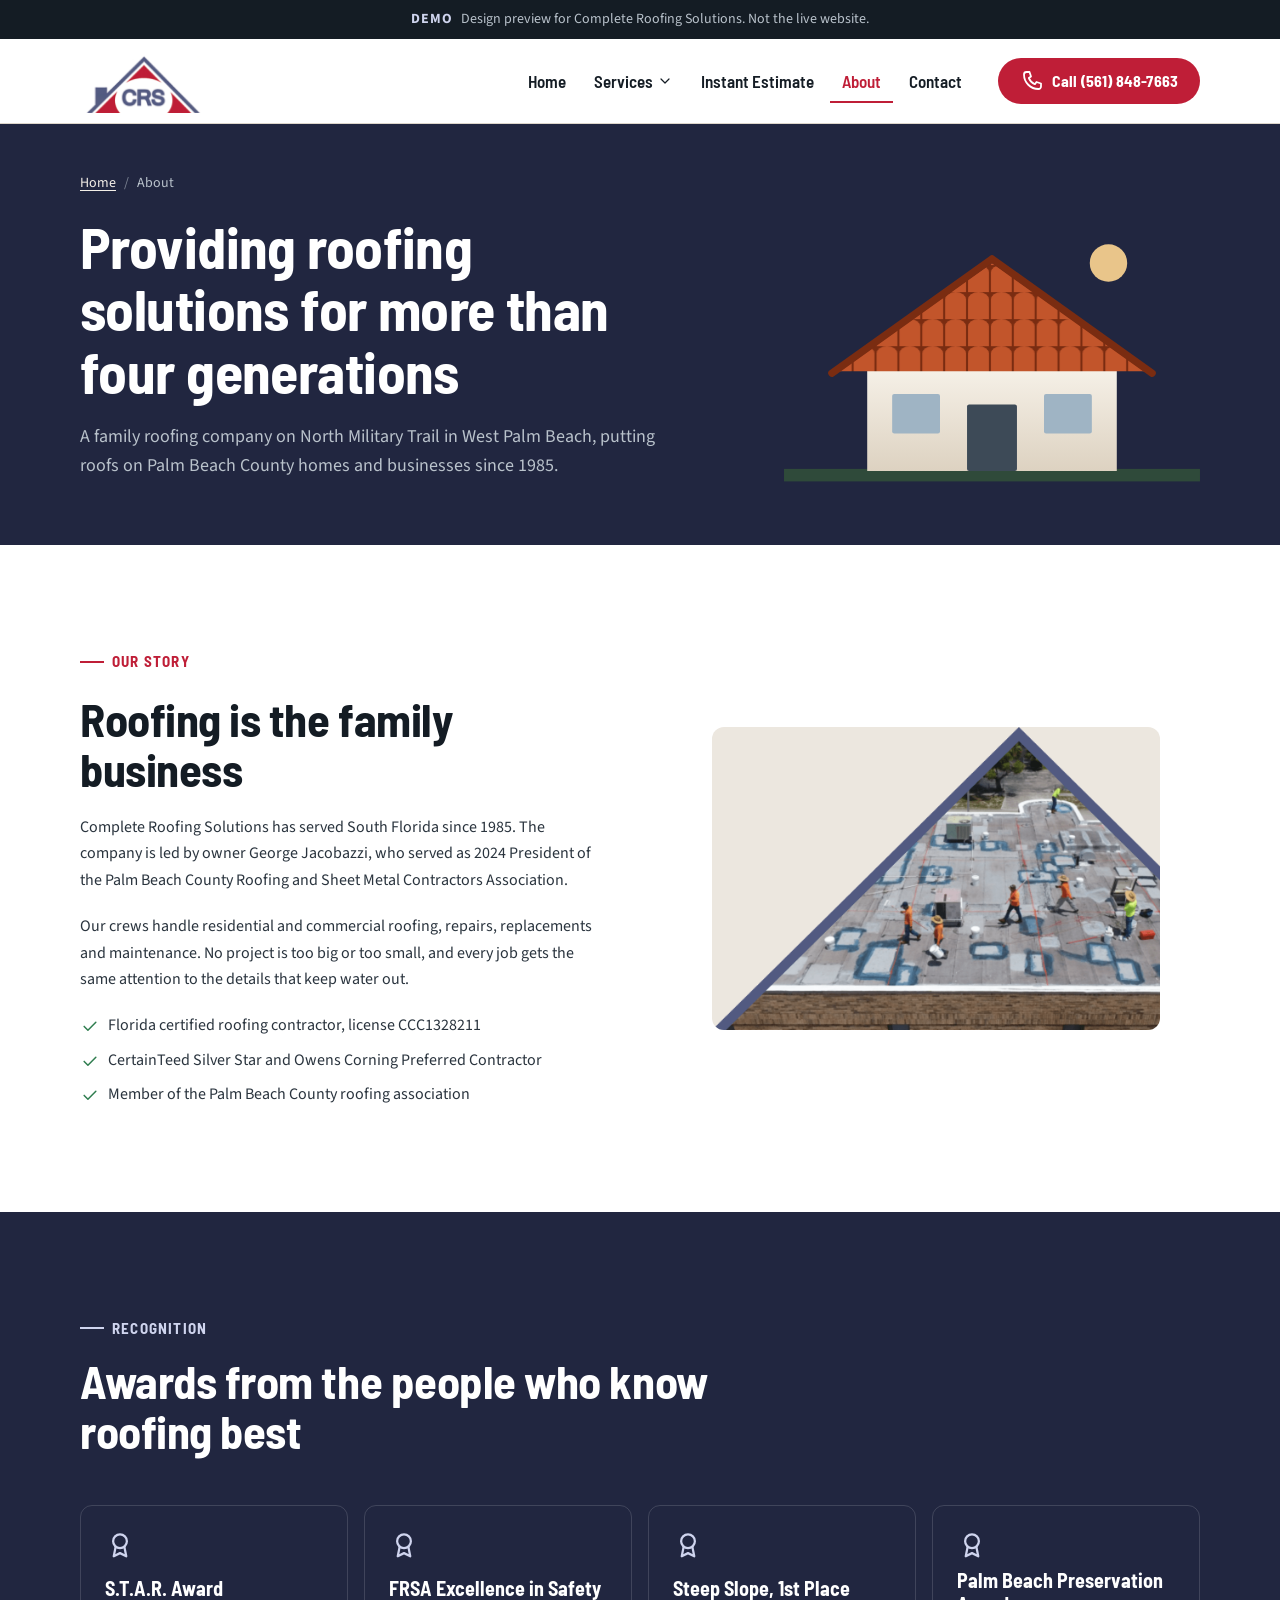
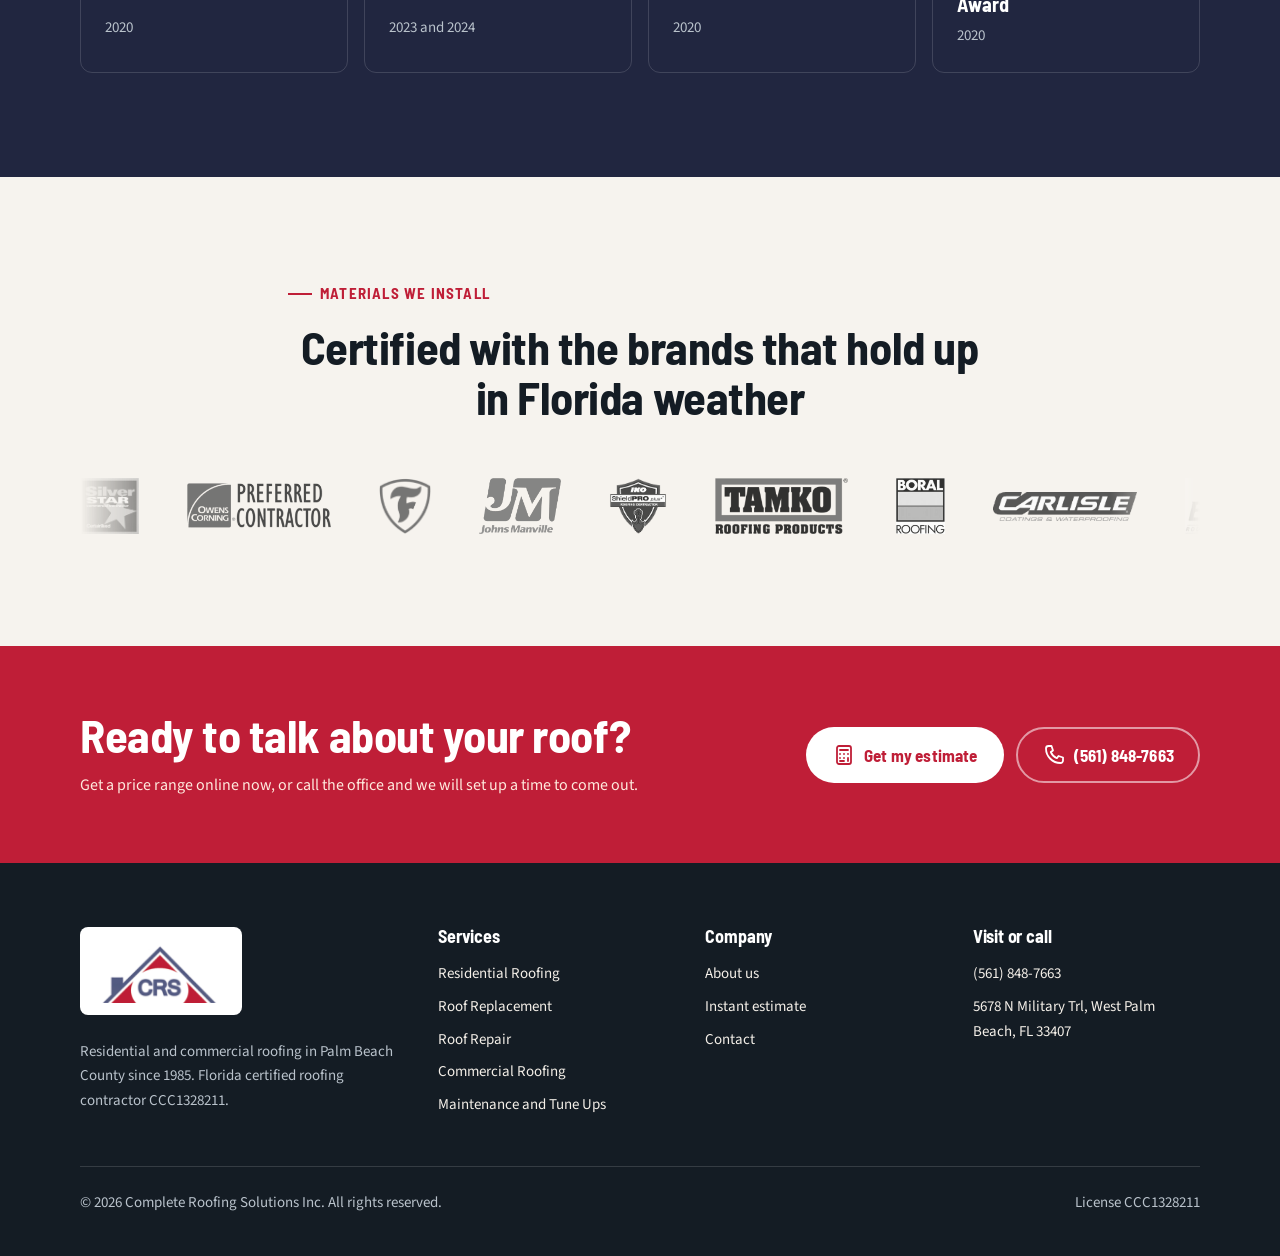
==== commit bc27c489: "Larger logo, remove hero house animation, clearer hero video - Header logo 3rem to 4rem (2.5rem to 3" ====
--- a/about.html
+++ b/about.html
@@ -23,7 +23,7 @@
 <a class="skip-link" href="#main">Skip to content</a>
 <div class="demo-banner" role="note"><strong>DEMO</strong><span>Design preview for Complete Roofing Solutions. Not the live website.</span></div>
 <header class="site-header"><div class="wrap">
-  <a class="brand" href="index.html" aria-label="Complete Roofing Solutions home"><img src="assets/img/logo.png" width="180" height="48" alt="Complete Roofing Solutions logo"></a>
+  <a class="brand" href="index.html" aria-label="Complete Roofing Solutions home"><img src="assets/img/logo.png" width="130" height="64" alt="Complete Roofing Solutions logo"></a>
   <nav class="nav" aria-label="Main">
     <ul class="nav-links" id="main-menu"><li class="nav__item"><a href="index.html">Home</a></li><li class="nav__item nav__item--drop"><button class="nav__toggle" type="button" aria-expanded="false" aria-controls="services-menu">Services <svg class="ico" viewBox="0 0 24 24" aria-hidden="true" focusable="false"><path d="M6 9l6 6 6-6"/></svg></button><ul class="dropdown" id="services-menu"><li><a href="services/residential.html">Residential Roofing</a></li><li><a href="services/roof-replacement.html">Roof Replacement</a></li><li><a href="services/roof-repair.html">Roof Repair</a></li><li><a href="services/commercial.html">Commercial Roofing</a></li><li><a href="services/maintenance.html">Maintenance and Tune Ups</a></li></ul></li><li class="nav__item"><a href="quote.html">Instant Estimate</a></li><li class="nav__item"><a href="about.html" aria-current="page">About</a></li><li class="nav__item"><a href="contact.html">Contact</a></li></ul>
     <button class="menu-btn" type="button" aria-expanded="false" aria-controls="main-menu"><svg class="ico" viewBox="0 0 24 24" aria-hidden="true" focusable="false"><path d="M4 7h16M4 12h16M4 17h16"/></svg><span>Menu</span></button>
@@ -72,7 +72,7 @@
 <footer class="site-footer"><div class="wrap">
   <div class="footer-grid">
     <div>
-      <a class="footer-logo" href="index.html"><img src="assets/img/logo.png" width="160" height="44" alt="Complete Roofing Solutions logo"></a>
+      <a class="footer-logo" href="index.html"><img src="assets/img/logo.png" width="130" height="64" alt="Complete Roofing Solutions logo"></a>
       <p>Residential and commercial roofing in Palm Beach County since 1985. Florida certified roofing contractor CCC1328211.</p>
     </div>
     <div><h2>Services</h2><ul><li><a href="services/residential.html">Residential Roofing</a></li><li><a href="services/roof-replacement.html">Roof Replacement</a></li><li><a href="services/roof-repair.html">Roof Repair</a></li><li><a href="services/commercial.html">Commercial Roofing</a></li><li><a href="services/maintenance.html">Maintenance and Tune Ups</a></li></ul></div>
--- a/assets/css/styles.css
+++ b/assets/css/styles.css
@@ -96,9 +96,9 @@
 
 /* ---------- Header ---------- */
 .site-header { position: sticky; top: 0; z-index: 50; background: rgba(255, 255, 255, 0.97); border-bottom: 1px solid var(--line); backdrop-filter: saturate(1.2); }
-.site-header .wrap { display: flex; align-items: center; gap: 1.5rem; min-height: 4.5rem; }
+.site-header .wrap { display: flex; align-items: center; gap: 1.5rem; min-height: 5.25rem; }
 .brand { display: flex; align-items: center; flex: none; }
-.brand img { height: 3rem; width: auto; }
+.brand img { height: 4rem; width: auto; }
 .nav { margin-left: auto; display: flex; align-items: center; }
 .nav-links { list-style: none; display: flex; align-items: center; gap: 0.25rem; }
 .nav-links a, .nav__toggle { display: inline-flex; align-items: center; gap: 0.25rem; min-height: 44px; padding: 0.5rem 0.75rem; font-family: var(--font-head); font-weight: 600; font-size: 1.0625rem; color: var(--ink); text-decoration: none; border-radius: var(--radius-sm); background: none; border: 0; cursor: pointer; }
@@ -125,15 +125,16 @@
   .dropdown { position: static; box-shadow: none; border: 0; padding: 0 0 0 1rem; min-width: 0; }
   .nav__toggle { width: 100%; justify-content: space-between; }
 }
-@media (max-width: 520px) { .header-cta { display: none; } .brand img { height: 2.5rem; } }
+@media (max-width: 520px) { .header-cta { display: none; } .brand img { height: 3.25rem; } }
 
 /* ---------- Hero ---------- */
 .hero { position: relative; background: var(--slate); color: var(--on-dark); overflow: hidden; isolation: isolate; }
-.hero__video { position: absolute; inset: 0; width: 100%; height: 100%; object-fit: cover; z-index: -2; opacity: 0.35; }
-.hero::after { content: ""; position: absolute; inset: 0; z-index: -1; background: linear-gradient(100deg, rgba(27, 38, 49, 0.97) 30%, rgba(27, 38, 49, 0.72) 70%, rgba(27, 38, 49, 0.55)); }
+.hero__video { position: absolute; inset: 0; width: 100%; height: 100%; object-fit: cover; z-index: -2; opacity: 0.9; }
+.hero::after { content: ""; position: absolute; inset: 0; z-index: -1; background: linear-gradient(100deg, rgba(33, 38, 64, 0.88) 0%, rgba(33, 38, 64, 0.6) 45%, rgba(33, 38, 64, 0.15) 100%); }
+@media (max-width: 959px) { .hero::after { background: linear-gradient(180deg, rgba(33, 38, 64, 0.78), rgba(33, 38, 64, 0.62)); } }
 .hero .wrap { display: grid; gap: 2.5rem; padding-top: 4rem; padding-bottom: 4.5rem; align-items: center; }
-@media (min-width: 960px) { .hero .wrap { grid-template-columns: 1.05fr 1fr; padding-top: 5rem; padding-bottom: 6.5rem; } }
-.hero__copy { display: grid; gap: 1.5rem; }
+@media (min-width: 960px) { .hero .wrap { padding-top: 6rem; padding-bottom: 8rem; } }
+.hero__copy { display: grid; gap: 1.5rem; max-width: 40rem; }
 .hero h1 { color: #fff; }
 .hero h1 em { font-style: normal; color: var(--sand); }
 .hero__meta { list-style: none; display: flex; flex-wrap: wrap; gap: 0.75rem 1.5rem; color: var(--on-dark-muted); font-size: 0.9375rem; }
@@ -348,7 +349,7 @@
 .footer-grid a { color: var(--on-dark); text-decoration: none; }
 .footer-grid a:hover { color: var(--sand); }
 .footer-logo { background: #fff; display: inline-block; padding: 0.75rem 1rem; border-radius: var(--radius-sm); margin-bottom: 1rem; }
-.footer-logo img { height: 2.75rem; width: auto; }
+.footer-logo img { height: 4rem; width: auto; }
 .footer-base { border-top: 1px solid var(--line-dark); margin-top: 3rem; padding-top: 1.5rem; display: flex; flex-wrap: wrap; gap: 1rem; justify-content: space-between; }
 
 /* ---------- Mobile action bar ---------- */
@@ -358,27 +359,6 @@
 
 /* ---------- Animated SVG art ---------- */
 .art { width: 100%; height: auto; overflow: visible; }
-/* Hero roof build: layers stack, tiles drop row by row, ridge seals, check appears. 9s loop */
-.build .deck { animation: deckIn 9s var(--ease) infinite; }
-.build .under { animation: underIn 9s var(--ease) infinite; transform-origin: left center; transform-box: fill-box; }
-.build .row { animation: rowIn 9s var(--ease) infinite; opacity: 0; }
-.build .row:nth-of-type(1) { animation-delay: 0s; }
-.build .r1 { --d: 0; } .build .r2 { --d: 1; } .build .r3 { --d: 2; } .build .r4 { --d: 3; } .build .r5 { --d: 4; }
-.build .row { animation-name: rowIn; animation-delay: calc(var(--d) * 0.28s); }
-.build .ridge { animation: ridgeIn 9s var(--ease) infinite; }
-.build .seal { animation: sealIn 9s var(--ease) infinite; transform-origin: center; transform-box: fill-box; }
-.build .sun-rays { animation: spin 40s linear infinite; transform-origin: center; transform-box: fill-box; }
-.build .cloud { animation: drift 18s ease-in-out infinite; }
-.build .cloud--b { animation-duration: 24s; animation-direction: reverse; }
-.build .palm { animation: sway 5s ease-in-out infinite; transform-origin: bottom center; transform-box: fill-box; }
-@keyframes deckIn { 0% { opacity: 0; transform: translateY(-14px); } 6%, 92% { opacity: 1; transform: none; } 100% { opacity: 0; } }
-@keyframes underIn { 0%, 8% { opacity: 0; transform: scaleX(0); } 16%, 92% { opacity: 1; transform: scaleX(1); } 100% { opacity: 0; } }
-@keyframes rowIn { 0%, 18% { opacity: 0; transform: translateY(-40px); } 26%, 92% { opacity: 1; transform: none; } 100% { opacity: 0; } }
-@keyframes ridgeIn { 0%, 44% { opacity: 0; transform: translateY(-20px); } 50%, 92% { opacity: 1; transform: none; } 100% { opacity: 0; } }
-@keyframes sealIn { 0%, 52% { opacity: 0; transform: scale(0.4); } 58% { opacity: 1; transform: scale(1.12); } 62%, 92% { opacity: 1; transform: scale(1); } 100% { opacity: 0; } }
-@keyframes spin { to { transform: rotate(360deg); } }
-@keyframes drift { 50% { transform: translateX(28px); } }
-@keyframes sway { 50% { transform: rotate(3deg); } }
 
 /* Layer cross section: separates when in view */
 .layers-svg .ly { transition: transform 1.1s var(--ease); }
@@ -414,7 +394,6 @@
 
 @media (prefers-reduced-motion: reduce) {
   *, *::before, *::after { animation: none !important; transition: none !important; scroll-behavior: auto !important; }
-  .build .row, .build .ridge, .build .seal, .build .deck, .build .under { opacity: 1 !important; transform: none !important; }
   .js .reveal { opacity: 1; transform: none; }
   .hero__video { display: none; }
 }
